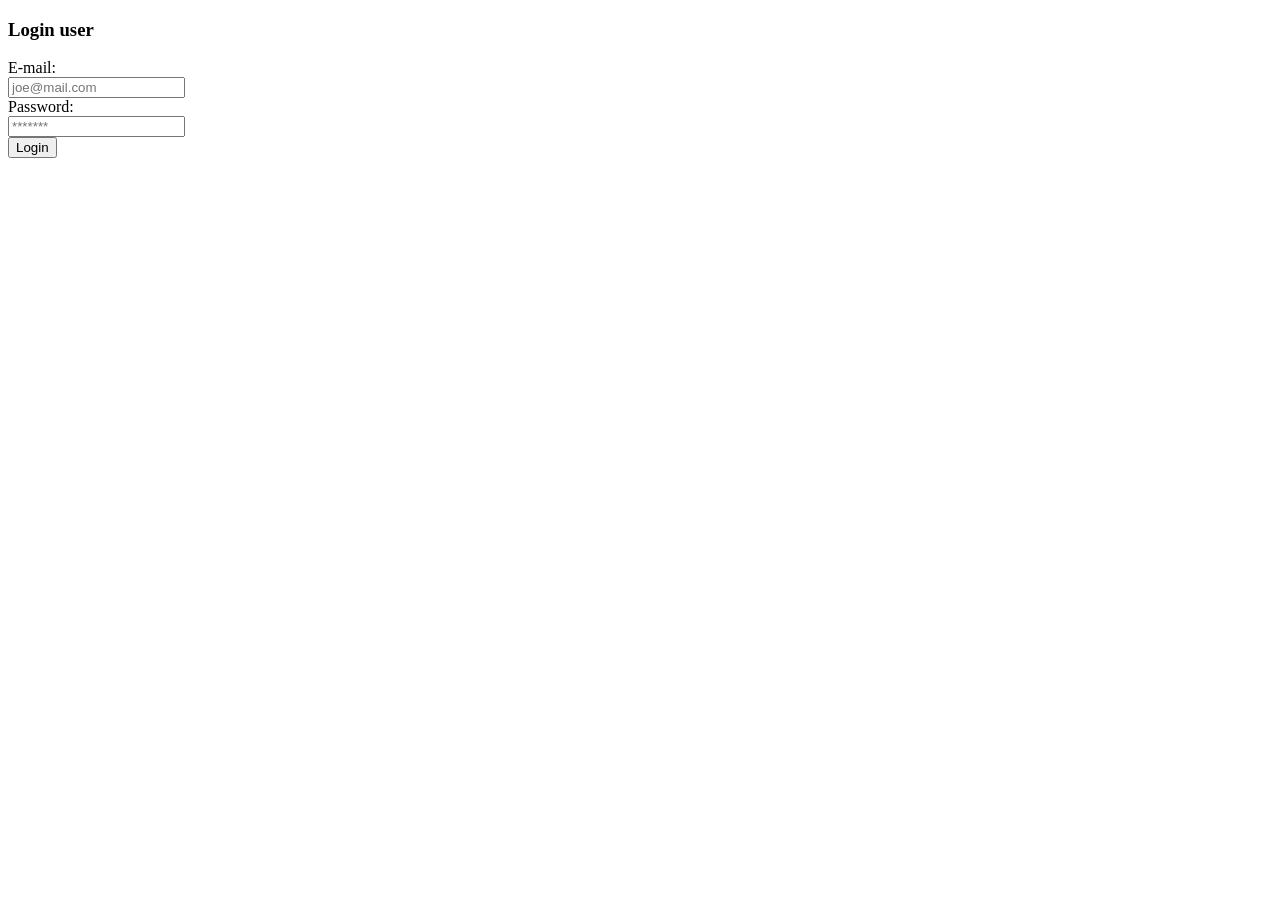
==== src/signin.html @ 9c10228e "Error version" ====
<!DOCTYPE html>
<html lang="en">
<head>
    <meta charset="UTF-8">
    <meta name="viewport" content="width=device-width, initial-scale=1.0">
    <title>Login</title>
</head>
    <body>
    <h3>Login user</h3>
        <form name="Login" action="signin.php" method="post">
            <label> E-mail:</label><br>
            <input type="email" name="email" placeholder="joe@mail.com"required ><br>
            <label> Password:</label><br>
            <input type="password" name="pswd" placeholder="*******"><br>
            <button> Login</button>

        </form>
    </body>
</html>
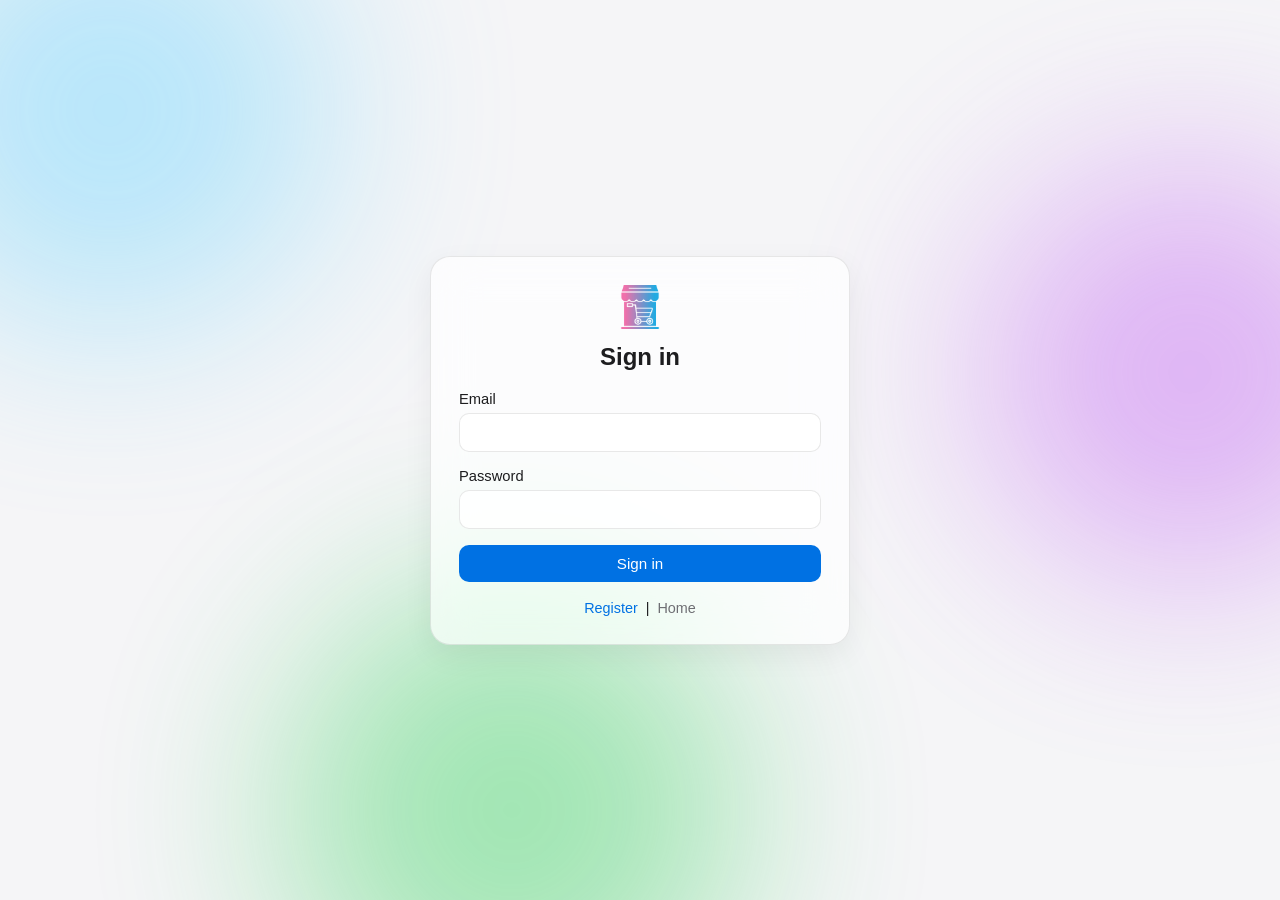
==== commit c78e55b6: "Add desing, role admin. Also create, edit and remove products only for admins" ====
--- a/src/signin.html
+++ b/src/signin.html
@@ -3,17 +3,59 @@
 <head>
     <meta charset="UTF-8">
     <meta name="viewport" content="width=device-width, initial-scale=1.0">
-    <title>Login</title>
+    <title>Main Store - Sign in</title>
+    <link rel="icon" type="image/png" href="icons/main_store.png">
+    <link rel="stylesheet" href="apple_light.css">
+    <style>
+        .auth-wrap {
+            min-height: 100vh;
+            display: flex;
+            align-items: center;
+            justify-content: center;
+            padding: 24px;
+        }
+        .auth-card {
+            max-width: 420px;
+            width: 100%;
+        }
+        .form-group {
+            margin-bottom: 16px;
+        }
+        .form-group label {
+            display: block;
+            margin-bottom: 6px;
+            font-weight: 500;
+            font-size: 0.92rem;
+        }
+    </style>
 </head>
-    <body>
-    <h3>Login user</h3>
-        <form name="Login" action="signin.php" method="post">
-            <label> E-mail:</label><br>
-            <input type="email" name="email" placeholder="joe@mail.com"required ><br>
-            <label> Password:</label><br>
-            <input type="password" name="pswd" placeholder="*******"><br>
-            <button> Login</button>
+<body>
+    <div class="apple-glow-third"></div>
+    <div class="apple-layer auth-wrap">
+        <div class="apple-card auth-card">
+            <div style="text-align: center; margin-bottom: 20px;">
+                <img src="icons/main_store.png" alt="Main Store" width="44">
+                <h2 style="margin: 10px 0 4px;">Sign in</h2>
+            </div>
 
-        </form>
-    </body>
+            <form name="login-form" action="signin.php" method="post">
+                <div class="form-group">
+                    <label>Email</label>
+                    <input type="email" name="email" class="apple-input" required>
+                </div>
+                <div class="form-group">
+                    <label>Password</label>
+                    <input type="password" name="pswd" class="apple-input" required>
+                </div>
+                <button type="submit" class="apple-btn" style="width: 100%;">Sign in</button>
+            </form>
+
+            <div style="margin-top: 18px; text-align: center; font-size: 0.9rem;">
+                <a href="signup.html" style="color: var(--accent); text-decoration: none;">Register</a>
+                &nbsp;|&nbsp;
+                <a href="../index.html" style="color: var(--text-secondary); text-decoration: none;">Home</a>
+            </div>
+        </div>
+    </div>
+</body>
 </html>
--- a/src/apple_light.css
+++ b/src/apple_light.css
@@ -0,0 +1,155 @@
+:root {
+    --bg-base: #f5f5f7;
+    --surface: rgba(255, 255, 255, 0.72);
+    --surface-solid: #ffffff;
+    --text-primary: #1d1d1f;
+    --text-secondary: #6e6e73;
+    --border-subtle: rgba(29, 29, 31, 0.1);
+    --accent: #0071e3;
+    --accent-hover: #0077ed;
+    --danger: #d70015;
+    --success: #1a7f37;
+    --shadow-soft: 0 10px 30px rgba(0, 0, 0, 0.06);
+    --radius-lg: 20px;
+    --radius-md: 14px;
+    --radius-sm: 10px;
+}
+
+* {
+    box-sizing: border-box;
+}
+
+html, body {
+    margin: 0;
+    padding: 0;
+    min-height: 100vh;
+    background-color: var(--bg-base);
+    color: var(--text-primary);
+    font-family: -apple-system, BlinkMacSystemFont, "SF Pro Display", "SF Pro Text", "Segoe UI", Roboto, Helvetica, Arial, sans-serif;
+    -webkit-font-smoothing: antialiased;
+    position: relative;
+    overflow-x: hidden;
+}
+
+/* 3 destellos de color suaves estilo Apple Light Mode */
+body::before,
+body::after,
+.apple-glow-third {
+    content: "";
+    position: fixed;
+    border-radius: 50%;
+    filter: blur(95px);
+    pointer-events: none;
+    z-index: 0;
+    opacity: 0.42;
+}
+
+/* Destello 1: azul suave arriba a la izquierda */
+body::before {
+    width: 440px;
+    height: 440px;
+    top: -110px;
+    left: -110px;
+    background: #64d2ff;
+}
+
+/* Destello 2: lavanda/rosa suave arriba a la derecha */
+body::after {
+    width: 420px;
+    height: 420px;
+    top: 18%;
+    right: -120px;
+    background: #bf5af2;
+}
+
+/* Destello 3: menta/verde suave abajo al centro-izquierda */
+.apple-glow-third {
+    width: 460px;
+    height: 460px;
+    bottom: -140px;
+    left: 22%;
+    background: #30d158;
+}
+
+.apple-layer {
+    position: relative;
+    z-index: 1;
+}
+
+.apple-container {
+    max-width: 1080px;
+    margin: 0 auto;
+    padding: 32px 20px;
+}
+
+.apple-card {
+    background: var(--surface);
+    backdrop-filter: blur(22px) saturate(160%);
+    -webkit-backdrop-filter: blur(22px) saturate(160%);
+    border: 1px solid var(--border-subtle);
+    border-radius: var(--radius-lg);
+    box-shadow: var(--shadow-soft);
+    padding: 28px;
+}
+
+.apple-btn {
+    display: inline-flex;
+    align-items: center;
+    justify-content: center;
+    gap: 8px;
+    background: var(--accent);
+    color: #ffffff;
+    border: none;
+    border-radius: var(--radius-sm);
+    padding: 10px 18px;
+    font-size: 0.95rem;
+    font-weight: 500;
+    text-decoration: none;
+    cursor: pointer;
+    transition: background-color 0.2s ease, transform 0.15s ease;
+}
+
+.apple-btn:hover {
+    background: var(--accent-hover);
+    color: #ffffff;
+}
+
+.apple-btn:active {
+    transform: scale(0.98);
+}
+
+.apple-btn-secondary {
+    background: rgba(29, 29, 31, 0.06);
+    color: var(--text-primary);
+}
+
+.apple-btn-secondary:hover {
+    background: rgba(29, 29, 31, 0.12);
+    color: var(--text-primary);
+}
+
+.apple-btn-danger {
+    background: var(--danger);
+    color: #ffffff;
+}
+
+.apple-input,
+.apple-select,
+.apple-textarea {
+    width: 100%;
+    padding: 10px 14px;
+    border-radius: var(--radius-sm);
+    border: 1px solid var(--border-subtle);
+    background: rgba(255, 255, 255, 0.85);
+    color: var(--text-primary);
+    font-size: 0.95rem;
+    outline: none;
+    transition: border-color 0.2s ease, box-shadow 0.2s ease;
+}
+
+.apple-input:focus,
+.apple-select:focus,
+.apple-textarea:focus {
+    border-color: var(--accent);
+    box-shadow: 0 0 0 3px rgba(0, 113, 227, 0.16);
+}
